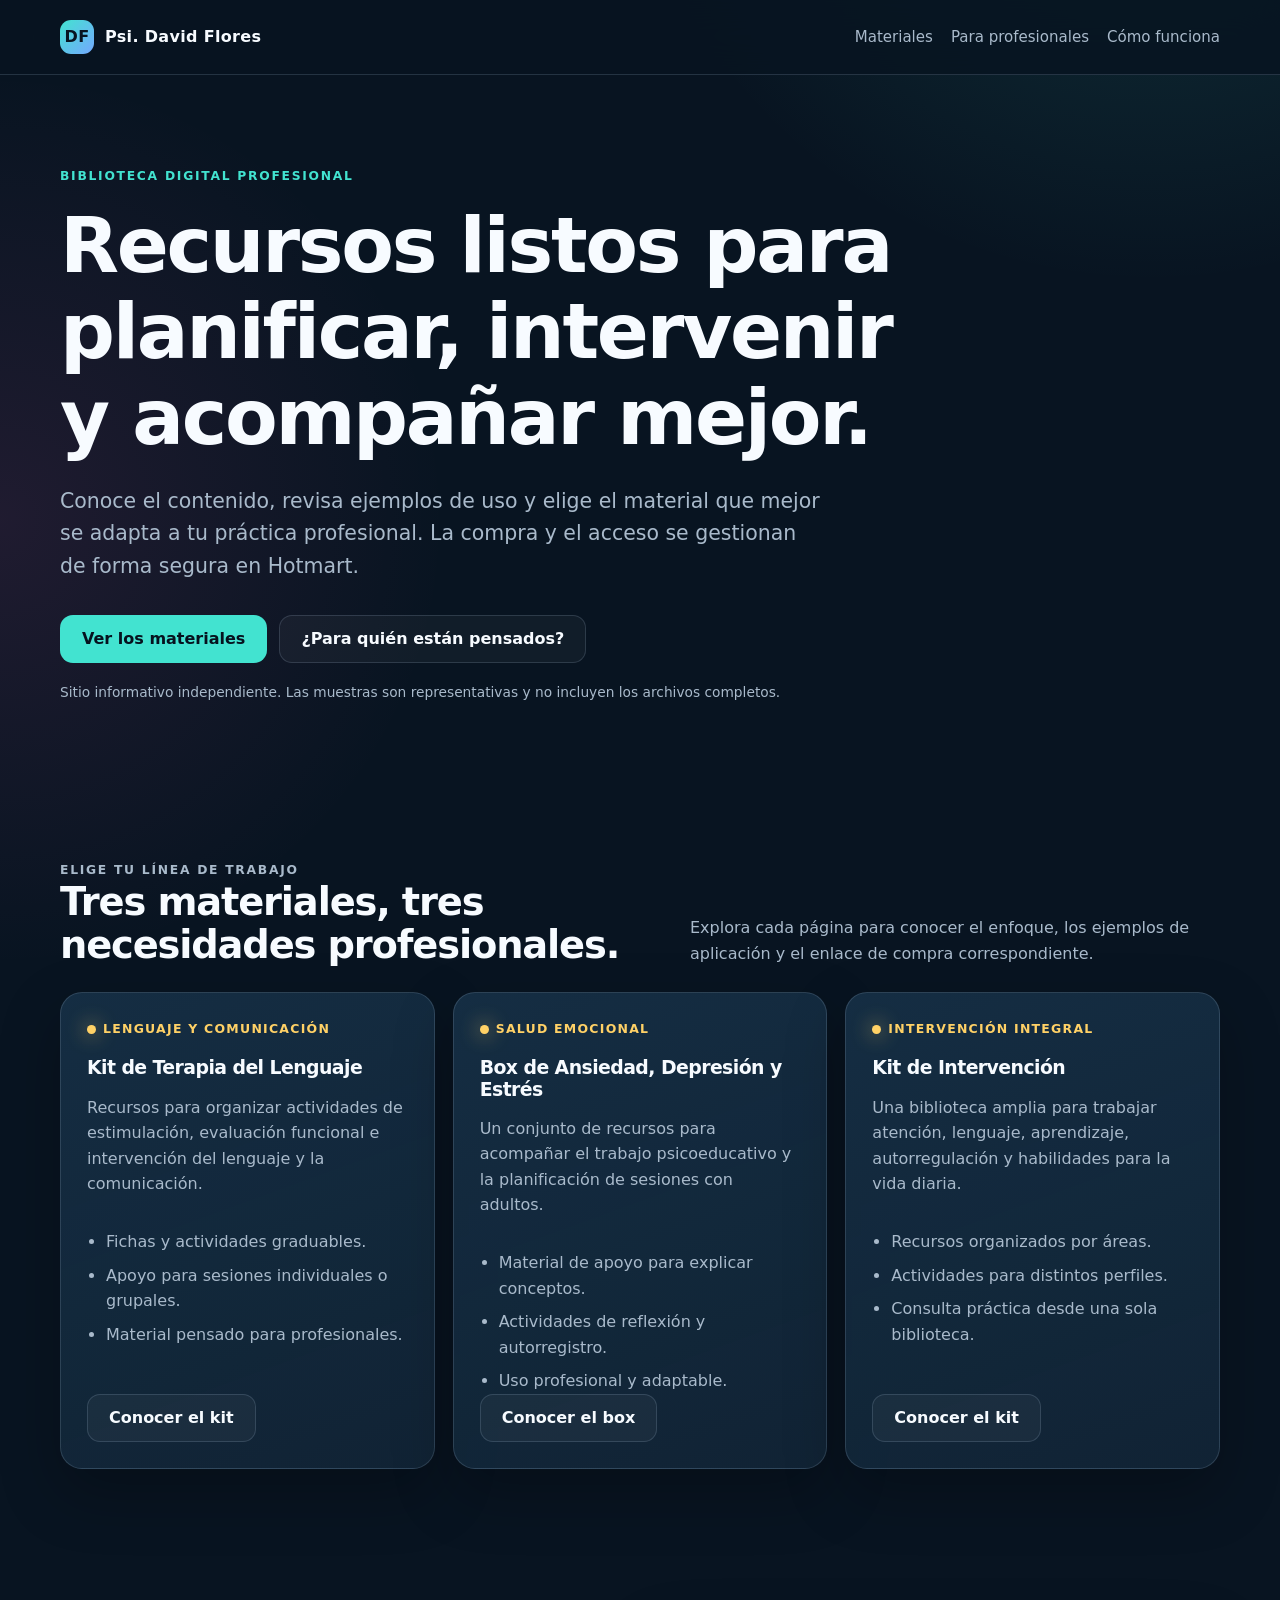
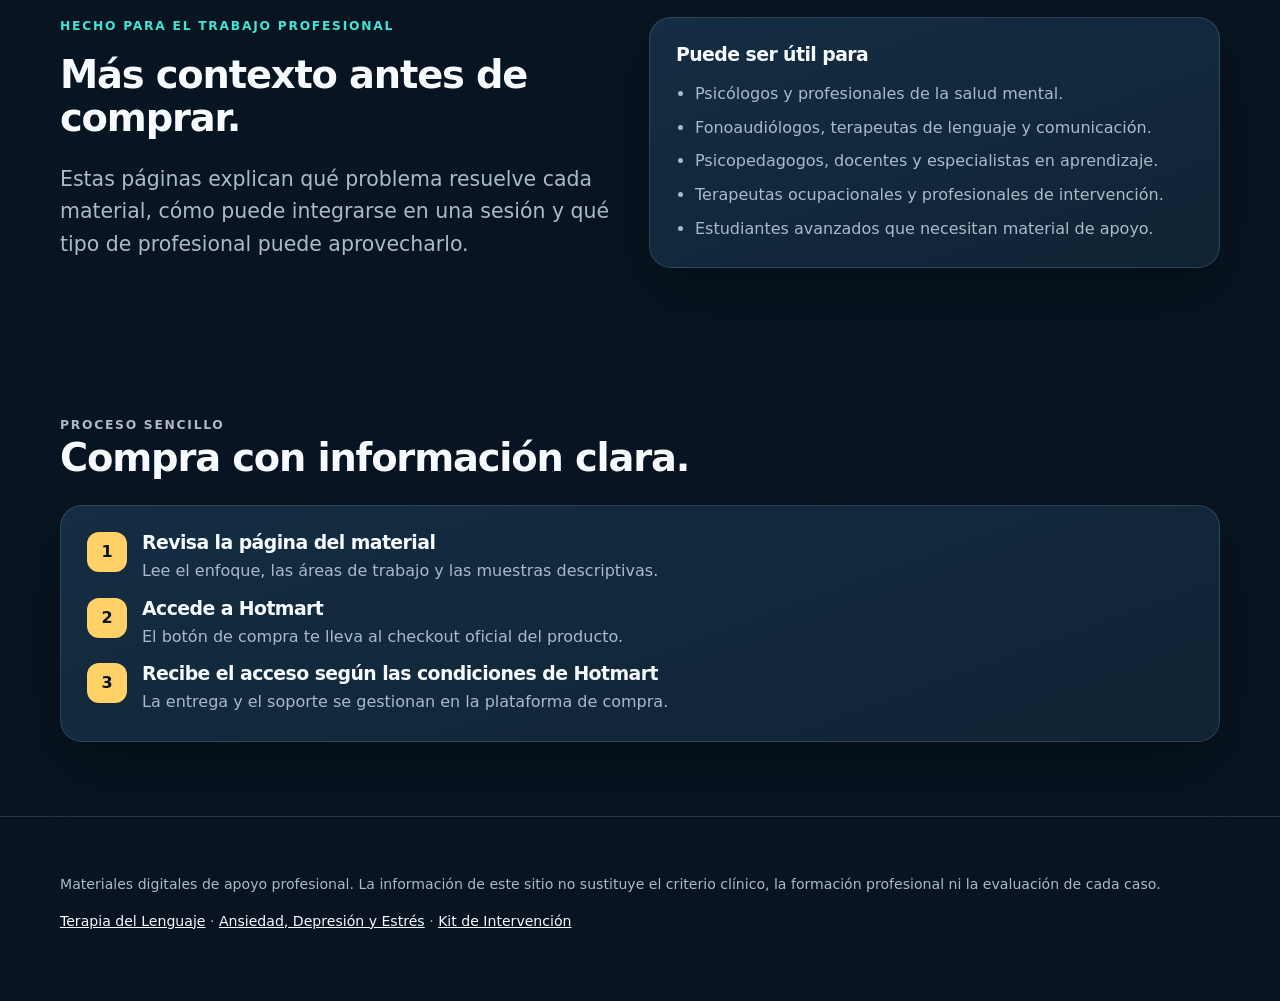
==== index.html @ b355e104 "Crear paginas informativas independientes para kits profesionales" ====
<!doctype html>
<html lang="es">
<head>
  <meta charset="utf-8">
  <meta name="viewport" content="width=device-width, initial-scale=1">
  <meta name="description" content="Materiales digitales para profesionales de psicología, educación, lenguaje e intervención.">
  <title>Materiales profesionales | Psi. David Flores</title>
  <link rel="stylesheet" href="styles.css">
</head>
<body>
  <header class="topbar">
    <div class="wrap topbar-inner">
      <a class="brand" href="index.html"><span class="brand-mark">DF</span><span>Psi. David Flores</span></a>
      <nav aria-label="Navegación principal"><a href="#materiales">Materiales</a><a href="#criterio">Para profesionales</a><a href="#proceso">Cómo funciona</a></nav>
    </div>
  </header>

  <main>
    <section class="hero">
      <div class="wrap">
        <p class="eyebrow">Biblioteca digital profesional</p>
        <h1>Recursos listos para planificar, intervenir y acompañar mejor.</h1>
        <p class="lead">Conoce el contenido, revisa ejemplos de uso y elige el material que mejor se adapta a tu práctica profesional. La compra y el acceso se gestionan de forma segura en Hotmart.</p>
        <div class="actions"><a class="button button-primary" href="#materiales">Ver los materiales</a><a class="button button-secondary" href="#criterio">¿Para quién están pensados?</a></div>
        <p class="hero-note">Sitio informativo independiente. Las muestras son representativas y no incluyen los archivos completos.</p>
      </div>
    </section>

    <section class="section" id="materiales">
      <div class="wrap">
        <div class="section-head"><div><p class="eyebrow">Elige tu línea de trabajo</p><h2>Tres materiales, tres necesidades profesionales.</h2></div><p>Explora cada página para conocer el enfoque, los ejemplos de aplicación y el enlace de compra correspondiente.</p></div>
        <div class="grid">
          <article class="card product-card"><span class="tag">Lenguaje y comunicación</span><h3>Kit de Terapia del Lenguaje</h3><p>Recursos para organizar actividades de estimulación, evaluación funcional e intervención del lenguaje y la comunicación.</p><ul><li>Fichas y actividades graduables.</li><li>Apoyo para sesiones individuales o grupales.</li><li>Material pensado para profesionales.</li></ul><a class="button button-secondary" href="kit-terapia-lenguaje.html">Conocer el kit</a></article>
          <article class="card product-card"><span class="tag">Salud emocional</span><h3>Box de Ansiedad, Depresión y Estrés</h3><p>Un conjunto de recursos para acompañar el trabajo psicoeducativo y la planificación de sesiones con adultos.</p><ul><li>Material de apoyo para explicar conceptos.</li><li>Actividades de reflexión y autorregistro.</li><li>Uso profesional y adaptable.</li></ul><a class="button button-secondary" href="box-ansiedad-estres.html">Conocer el box</a></article>
          <article class="card product-card"><span class="tag">Intervención integral</span><h3>Kit de Intervención</h3><p>Una biblioteca amplia para trabajar atención, lenguaje, aprendizaje, autorregulación y habilidades para la vida diaria.</p><ul><li>Recursos organizados por áreas.</li><li>Actividades para distintos perfiles.</li><li>Consulta práctica desde una sola biblioteca.</li></ul><a class="button button-secondary" href="kit-intervencion.html">Conocer el kit</a></article>
        </div>
      </div>
    </section>

    <section class="section" id="criterio">
      <div class="wrap grid grid-2">
        <div><p class="eyebrow">Hecho para el trabajo profesional</p><h2>Más contexto antes de comprar.</h2><p class="lead">Estas páginas explican qué problema resuelve cada material, cómo puede integrarse en una sesión y qué tipo de profesional puede aprovecharlo.</p></div>
        <div class="card"><h3>Puede ser útil para</h3><ul><li>Psicólogos y profesionales de la salud mental.</li><li>Fonoaudiólogos, terapeutas de lenguaje y comunicación.</li><li>Psicopedagogos, docentes y especialistas en aprendizaje.</li><li>Terapeutas ocupacionales y profesionales de intervención.</li><li>Estudiantes avanzados que necesitan material de apoyo.</li></ul></div>
      </div>
    </section>

    <section class="section" id="proceso">
      <div class="wrap">
        <div class="section-head"><div><p class="eyebrow">Proceso sencillo</p><h2>Compra con información clara.</h2></div></div>
        <div class="card steps"><div class="step"><div><h3>Revisa la página del material</h3><p>Lee el enfoque, las áreas de trabajo y las muestras descriptivas.</p></div></div><div class="step"><div><h3>Accede a Hotmart</h3><p>El botón de compra te lleva al checkout oficial del producto.</p></div></div><div class="step"><div><h3>Recibe el acceso según las condiciones de Hotmart</h3><p>La entrega y el soporte se gestionan en la plataforma de compra.</p></div></div></div>
      </div>
    </section>
  </main>

  <footer><div class="wrap"><p>Materiales digitales de apoyo profesional. La información de este sitio no sustituye el criterio clínico, la formación profesional ni la evaluación de cada caso.</p><p><a href="kit-terapia-lenguaje.html">Terapia del Lenguaje</a> · <a href="box-ansiedad-estres.html">Ansiedad, Depresión y Estrés</a> · <a href="kit-intervencion.html">Kit de Intervención</a></p></div></footer>
</body>
</html>
---- styles.css ----
:root {
  --ink: #f7fbff;
  --muted: #a9bacb;
  --bg: #081421;
  --bg-soft: #0e2031;
  --card: rgba(18, 38, 56, .86);
  --line: rgba(190, 219, 239, .16);
  --turquoise: #42e3d0;
  --magenta: #f15bb5;
  --yellow: #ffd166;
  --orange: #ff9566;
  --blue: #74a8ff;
  --shadow: 0 24px 60px rgba(0, 0, 0, .25);
}

* { box-sizing: border-box; }
html { scroll-behavior: smooth; }
body {
  margin: 0;
  color: var(--ink);
  background:
    radial-gradient(circle at 90% -10%, rgba(66, 227, 208, .16), transparent 34rem),
    radial-gradient(circle at 0% 20%, rgba(241, 91, 181, .1), transparent 28rem),
    var(--bg);
  font-family: Inter, ui-sans-serif, system-ui, -apple-system, BlinkMacSystemFont, "Segoe UI", sans-serif;
  line-height: 1.6;
}

a { color: inherit; }
.wrap { width: min(1160px, calc(100% - 40px)); margin: 0 auto; }
.topbar {
  position: sticky;
  top: 0;
  z-index: 5;
  border-bottom: 1px solid var(--line);
  background: rgba(8, 20, 33, .86);
  backdrop-filter: blur(18px);
}
.topbar-inner { display: flex; justify-content: space-between; align-items: center; gap: 20px; min-height: 74px; }
.brand { display: inline-flex; gap: 11px; align-items: center; text-decoration: none; font-weight: 800; letter-spacing: .02em; }
.brand-mark { display: grid; place-items: center; width: 34px; height: 34px; border-radius: 11px; color: var(--bg); background: linear-gradient(135deg, var(--turquoise), var(--blue)); }
nav { display: flex; flex-wrap: wrap; gap: 8px 18px; color: var(--muted); font-size: .94rem; }
nav a { text-decoration: none; }
nav a:hover { color: var(--ink); }

.hero { padding: 92px 0 70px; }
.eyebrow { margin: 0 0 16px; color: var(--turquoise); text-transform: uppercase; letter-spacing: .14em; font-size: .77rem; font-weight: 800; }
h1, h2, h3 { margin: 0; line-height: 1.12; letter-spacing: -.03em; }
h1 { max-width: 900px; font-size: clamp(2.5rem, 6vw, 5.3rem); }
h2 { font-size: clamp(1.8rem, 3vw, 2.7rem); }
h3 { font-size: 1.18rem; }
.lead { max-width: 760px; margin: 24px 0 0; color: var(--muted); font-size: clamp(1.06rem, 2vw, 1.28rem); }
.actions { display: flex; flex-wrap: wrap; gap: 12px; margin-top: 32px; }
.button { display: inline-flex; align-items: center; justify-content: center; min-height: 48px; padding: 0 21px; border: 1px solid transparent; border-radius: 13px; font-weight: 800; text-decoration: none; transition: transform .2s ease, filter .2s ease, background .2s ease; }
.button:hover { transform: translateY(-2px); filter: brightness(1.06); }
.button-primary { color: #06121e; background: var(--turquoise); }
.button-secondary { border-color: var(--line); color: var(--ink); background: rgba(255,255,255,.04); }
.hero-note { margin-top: 18px; color: var(--muted); font-size: .86rem; }

.section { padding: 74px 0; }
.section-head { display: flex; justify-content: space-between; align-items: end; gap: 24px; margin-bottom: 26px; }
.section-head p { max-width: 530px; margin: 0; color: var(--muted); }
.grid { display: grid; grid-template-columns: repeat(3, 1fr); gap: 18px; }
.grid-2 { grid-template-columns: repeat(2, 1fr); }
.card { padding: 26px; border: 1px solid var(--line); border-radius: 22px; background: linear-gradient(160deg, rgba(22, 47, 69, .94), var(--card)); box-shadow: var(--shadow); }
.card p { color: var(--muted); }
.card ul { margin: 16px 0 0; padding-left: 19px; color: var(--muted); }
.card li + li { margin-top: 8px; }
.product-card { display: flex; flex-direction: column; min-height: 100%; }
.product-card .button { margin-top: auto; align-self: start; }
.tag { display: inline-flex; align-items: center; gap: 7px; margin-bottom: 18px; color: var(--yellow); font-size: .78rem; font-weight: 800; text-transform: uppercase; letter-spacing: .1em; }
.tag::before { content: ""; width: 9px; height: 9px; border-radius: 50%; background: currentColor; box-shadow: 0 0 20px currentColor; }

.sample { min-height: 230px; overflow: hidden; position: relative; border: 1px solid var(--line); border-radius: 18px; background: #f7fafb; color: #17202a; }
.sample::before { content: "MUESTRA"; position: absolute; top: 14px; right: -33px; padding: 4px 36px; transform: rotate(35deg); color: rgba(8, 20, 33, .56); background: rgba(255, 209, 102, .8); font-size: .65rem; font-weight: 900; letter-spacing: .1em; }
.sample-head { padding: 17px 18px; color: #fff; background: linear-gradient(135deg, #166b77, #233b6e); font-weight: 800; }
.sample-body { padding: 18px; }
.sample-lines { display: grid; gap: 9px; margin-top: 15px; }
.sample-lines span { display: block; height: 11px; border-radius: 99px; background: #dce8eb; }
.sample-lines span:nth-child(2) { width: 76%; }
.sample-lines span:nth-child(3) { width: 88%; }
.sample-pills { display: flex; flex-wrap: wrap; gap: 8px; margin-top: 13px; }
.sample-pills span { padding: 6px 9px; border-radius: 8px; color: #164554; background: #d7f4ed; font-size: .75rem; font-weight: 700; }
.sample-note { margin: 15px 0 0; color: #6a7a83; font-size: .78rem; }
.quote { padding: 30px; border-left: 3px solid var(--magenta); border-radius: 0 20px 20px 0; background: rgba(241, 91, 181, .08); color: var(--ink); font-size: 1.2rem; }
.steps { counter-reset: steps; display: grid; gap: 14px; }
.step { display: grid; grid-template-columns: 40px 1fr; gap: 15px; align-items: start; }
.step::before { counter-increment: steps; content: counter(steps); display: grid; place-items: center; width: 40px; height: 40px; border-radius: 12px; color: var(--bg); background: var(--yellow); font-weight: 900; }
.step p { margin: 5px 0 0; color: var(--muted); }
.cta { padding: 48px; border: 1px solid rgba(66,227,208,.35); border-radius: 28px; background: linear-gradient(135deg, rgba(66,227,208,.16), rgba(116,168,255,.1)); }
.notice { margin-top: 28px; padding: 17px 19px; border: 1px solid rgba(255, 209, 102, .25); border-radius: 14px; color: #e7d9a2; background: rgba(255, 209, 102, .07); font-size: .89rem; }
footer { padding: 42px 0 55px; border-top: 1px solid var(--line); color: var(--muted); font-size: .88rem; }
footer a { color: var(--ink); }
.accent-turquoise { color: var(--turquoise); }
.accent-magenta { color: var(--magenta); }
.accent-orange { color: var(--orange); }
.accent-blue { color: var(--blue); }

@media (max-width: 820px) {
  .topbar-inner { align-items: flex-start; flex-direction: column; padding: 16px 0; }
  .grid, .grid-2 { grid-template-columns: 1fr; }
  .hero { padding-top: 66px; }
  .section-head { align-items: start; flex-direction: column; }
  .cta { padding: 30px 24px; }
}

@media (max-width: 520px) {
  .wrap { width: min(100% - 28px, 1160px); }
  h1 { font-size: 2.55rem; }
  .button { width: 100%; }
  .actions { flex-direction: column; }
}
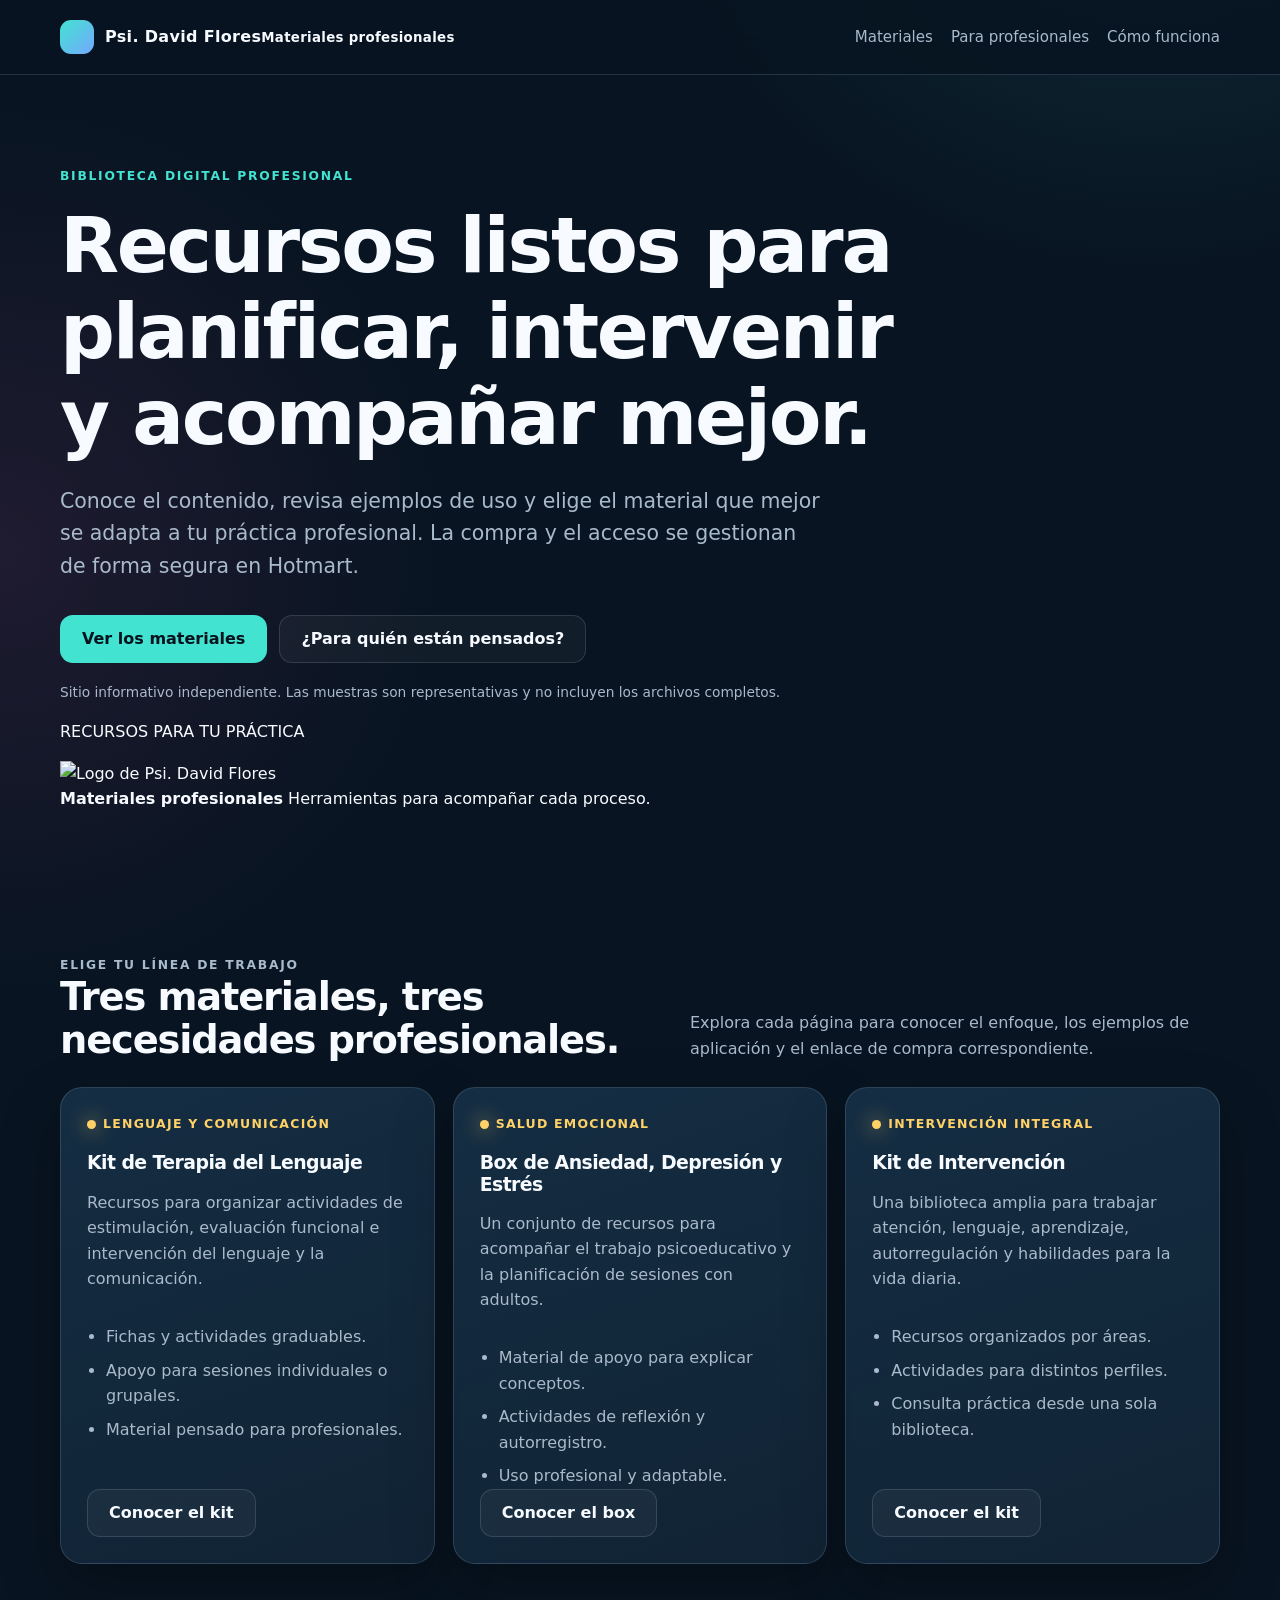
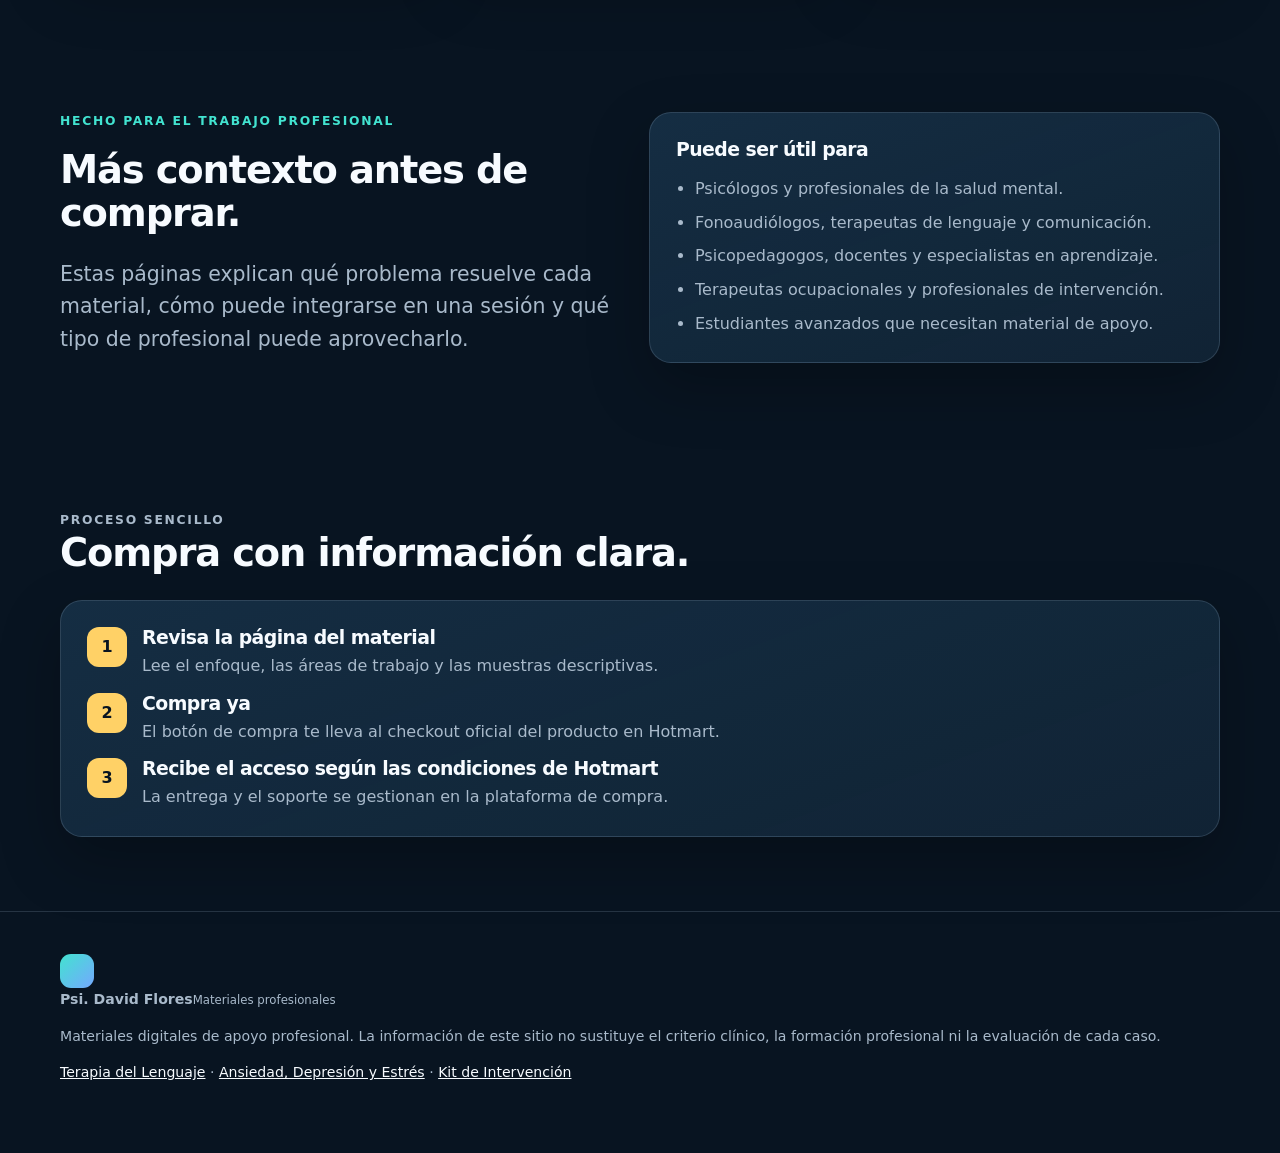
==== commit 978fb96e: "Agregar identidad de marca y CTAs de compra" ====
--- a/index.html
+++ b/index.html
@@ -5,24 +5,33 @@
   <meta name="viewport" content="width=device-width, initial-scale=1">
   <meta name="description" content="Materiales digitales para profesionales de psicología, educación, lenguaje e intervención.">
   <title>Materiales profesionales | Psi. David Flores</title>
+  <link rel="icon" type="image/jpeg" href="assets/brand-logo.jpg">
   <link rel="stylesheet" href="styles.css">
 </head>
 <body>
   <header class="topbar">
     <div class="wrap topbar-inner">
-      <a class="brand" href="index.html"><span class="brand-mark">DF</span><span>Psi. David Flores</span></a>
+      <a class="brand" href="index.html" aria-label="Psi. David Flores, inicio"><span class="brand-mark"><img src="assets/brand-logo.jpg" alt=""></span><span class="brand-copy"><strong>Psi. David Flores</strong><small>Materiales profesionales</small></span></a>
       <nav aria-label="Navegación principal"><a href="#materiales">Materiales</a><a href="#criterio">Para profesionales</a><a href="#proceso">Cómo funciona</a></nav>
     </div>
   </header>
 
   <main>
     <section class="hero">
-      <div class="wrap">
-        <p class="eyebrow">Biblioteca digital profesional</p>
-        <h1>Recursos listos para planificar, intervenir y acompañar mejor.</h1>
-        <p class="lead">Conoce el contenido, revisa ejemplos de uso y elige el material que mejor se adapta a tu práctica profesional. La compra y el acceso se gestionan de forma segura en Hotmart.</p>
-        <div class="actions"><a class="button button-primary" href="#materiales">Ver los materiales</a><a class="button button-secondary" href="#criterio">¿Para quién están pensados?</a></div>
-        <p class="hero-note">Sitio informativo independiente. Las muestras son representativas y no incluyen los archivos completos.</p>
+      <div class="wrap hero-layout">
+        <div class="hero-copy">
+          <p class="eyebrow">Biblioteca digital profesional</p>
+          <h1>Recursos listos para planificar, intervenir y acompañar mejor.</h1>
+          <p class="lead">Conoce el contenido, revisa ejemplos de uso y elige el material que mejor se adapta a tu práctica profesional. La compra y el acceso se gestionan de forma segura en Hotmart.</p>
+          <div class="actions"><a class="button button-primary" href="#materiales">Ver los materiales</a><a class="button button-secondary" href="#criterio">¿Para quién están pensados?</a></div>
+          <p class="hero-note">Sitio informativo independiente. Las muestras son representativas y no incluyen los archivos completos.</p>
+        </div>
+        <aside class="brand-showcase" aria-label="Identidad de Psi. David Flores">
+          <p class="showcase-kicker">RECURSOS PARA TU PRÁCTICA</p>
+          <div class="showcase-logo"><img src="assets/brand-logo.jpg" alt="Logo de Psi. David Flores"></div>
+          <strong>Materiales profesionales</strong>
+          <span>Herramientas para acompañar cada proceso.</span>
+        </aside>
       </div>
     </section>
 
@@ -47,11 +56,12 @@
     <section class="section" id="proceso">
       <div class="wrap">
         <div class="section-head"><div><p class="eyebrow">Proceso sencillo</p><h2>Compra con información clara.</h2></div></div>
-        <div class="card steps"><div class="step"><div><h3>Revisa la página del material</h3><p>Lee el enfoque, las áreas de trabajo y las muestras descriptivas.</p></div></div><div class="step"><div><h3>Accede a Hotmart</h3><p>El botón de compra te lleva al checkout oficial del producto.</p></div></div><div class="step"><div><h3>Recibe el acceso según las condiciones de Hotmart</h3><p>La entrega y el soporte se gestionan en la plataforma de compra.</p></div></div></div>
+        <div class="card steps"><div class="step"><div><h3>Revisa la página del material</h3><p>Lee el enfoque, las áreas de trabajo y las muestras descriptivas.</p></div></div><div class="step"><div><h3>Compra ya</h3><p>El botón de compra te lleva al checkout oficial del producto en Hotmart.</p></div></div><div class="step"><div><h3>Recibe el acceso según las condiciones de Hotmart</h3><p>La entrega y el soporte se gestionan en la plataforma de compra.</p></div></div></div>
       </div>
     </section>
   </main>
 
-  <footer><div class="wrap"><p>Materiales digitales de apoyo profesional. La información de este sitio no sustituye el criterio clínico, la formación profesional ni la evaluación de cada caso.</p><p><a href="kit-terapia-lenguaje.html">Terapia del Lenguaje</a> · <a href="box-ansiedad-estres.html">Ansiedad, Depresión y Estrés</a> · <a href="kit-intervencion.html">Kit de Intervención</a></p></div></footer>
+  <footer><div class="wrap footer-inner"><div class="footer-brand"><span class="brand-mark small-mark"><img src="assets/brand-logo.jpg" alt=""></span><span class="brand-copy"><strong>Psi. David Flores</strong><small>Materiales profesionales</small></span></div><div class="footer-copy"><p>Materiales digitales de apoyo profesional. La información de este sitio no sustituye el criterio clínico, la formación profesional ni la evaluación de cada caso.</p><p><a href="kit-terapia-lenguaje.html">Terapia del Lenguaje</a> · <a href="box-ansiedad-estres.html">Ansiedad, Depresión y Estrés</a> · <a href="kit-intervencion.html">Kit de Intervención</a></p></div></div></footer>
 </body>
 </html>
+
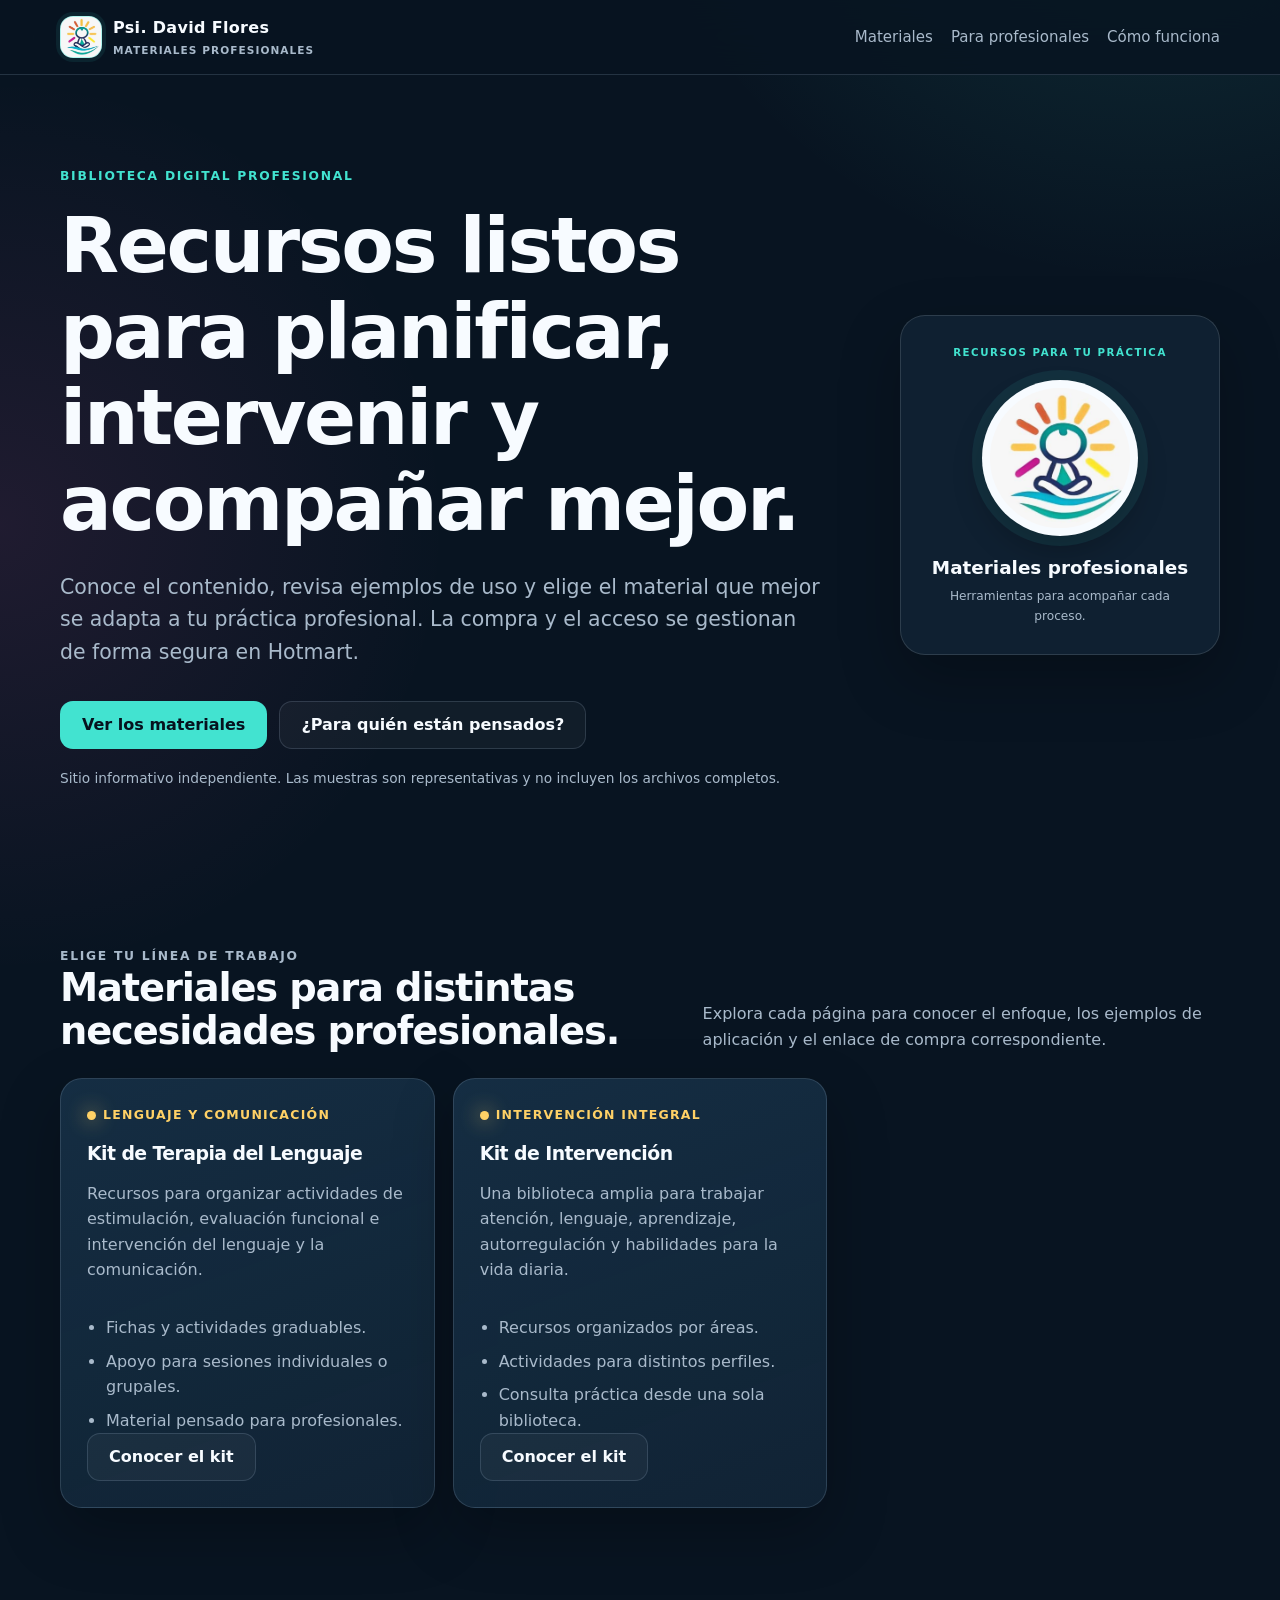
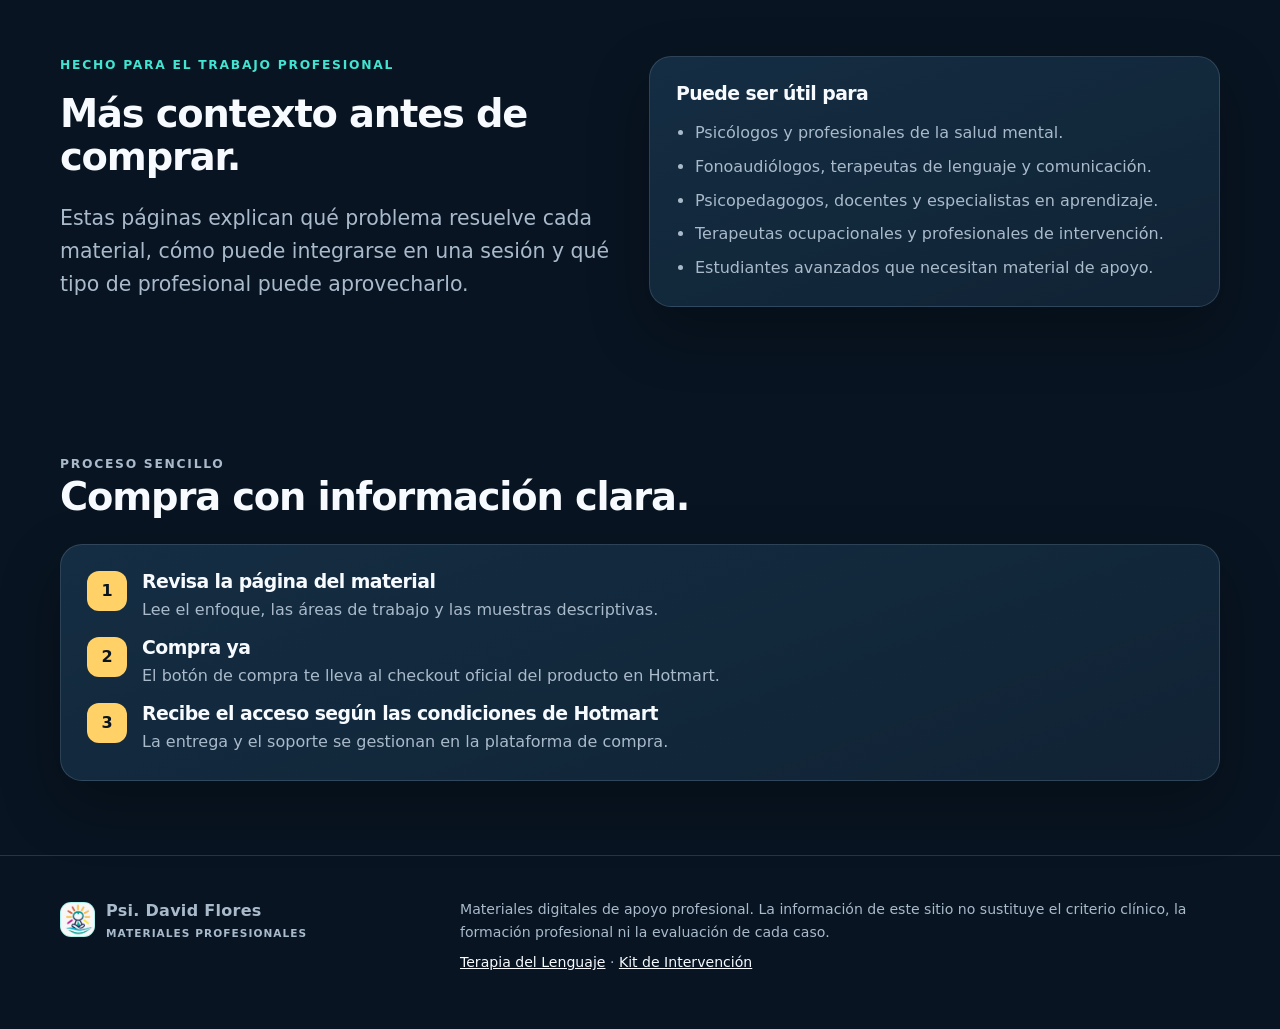
==== commit f73020a1: "Ocultar página pública del Box de Ansiedad" ====
--- a/index.html
+++ b/index.html
@@ -37,10 +37,9 @@
 
     <section class="section" id="materiales">
       <div class="wrap">
-        <div class="section-head"><div><p class="eyebrow">Elige tu línea de trabajo</p><h2>Tres materiales, tres necesidades profesionales.</h2></div><p>Explora cada página para conocer el enfoque, los ejemplos de aplicación y el enlace de compra correspondiente.</p></div>
+        <div class="section-head"><div><p class="eyebrow">Elige tu línea de trabajo</p><h2>Materiales para distintas necesidades profesionales.</h2></div><p>Explora cada página para conocer el enfoque, los ejemplos de aplicación y el enlace de compra correspondiente.</p></div>
         <div class="grid">
           <article class="card product-card"><span class="tag">Lenguaje y comunicación</span><h3>Kit de Terapia del Lenguaje</h3><p>Recursos para organizar actividades de estimulación, evaluación funcional e intervención del lenguaje y la comunicación.</p><ul><li>Fichas y actividades graduables.</li><li>Apoyo para sesiones individuales o grupales.</li><li>Material pensado para profesionales.</li></ul><a class="button button-secondary" href="kit-terapia-lenguaje.html">Conocer el kit</a></article>
-          <article class="card product-card"><span class="tag">Salud emocional</span><h3>Box de Ansiedad, Depresión y Estrés</h3><p>Un conjunto de recursos para acompañar el trabajo psicoeducativo y la planificación de sesiones con adultos.</p><ul><li>Material de apoyo para explicar conceptos.</li><li>Actividades de reflexión y autorregistro.</li><li>Uso profesional y adaptable.</li></ul><a class="button button-secondary" href="box-ansiedad-estres.html">Conocer el box</a></article>
           <article class="card product-card"><span class="tag">Intervención integral</span><h3>Kit de Intervención</h3><p>Una biblioteca amplia para trabajar atención, lenguaje, aprendizaje, autorregulación y habilidades para la vida diaria.</p><ul><li>Recursos organizados por áreas.</li><li>Actividades para distintos perfiles.</li><li>Consulta práctica desde una sola biblioteca.</li></ul><a class="button button-secondary" href="kit-intervencion.html">Conocer el kit</a></article>
         </div>
       </div>
@@ -61,7 +60,7 @@
     </section>
   </main>
 
-  <footer><div class="wrap footer-inner"><div class="footer-brand"><span class="brand-mark small-mark"><img src="assets/brand-logo.jpg" alt=""></span><span class="brand-copy"><strong>Psi. David Flores</strong><small>Materiales profesionales</small></span></div><div class="footer-copy"><p>Materiales digitales de apoyo profesional. La información de este sitio no sustituye el criterio clínico, la formación profesional ni la evaluación de cada caso.</p><p><a href="kit-terapia-lenguaje.html">Terapia del Lenguaje</a> · <a href="box-ansiedad-estres.html">Ansiedad, Depresión y Estrés</a> · <a href="kit-intervencion.html">Kit de Intervención</a></p></div></div></footer>
+  <footer><div class="wrap footer-inner"><div class="footer-brand"><span class="brand-mark small-mark"><img src="assets/brand-logo.jpg" alt=""></span><span class="brand-copy"><strong>Psi. David Flores</strong><small>Materiales profesionales</small></span></div><div class="footer-copy"><p>Materiales digitales de apoyo profesional. La información de este sitio no sustituye el criterio clínico, la formación profesional ni la evaluación de cada caso.</p><p><a href="kit-terapia-lenguaje.html">Terapia del Lenguaje</a> · <a href="kit-intervencion.html">Kit de Intervención</a></p></div></div></footer>
 </body>
 </html>
 
--- a/styles.css
+++ b/styles.css
@@ -37,13 +37,24 @@
   backdrop-filter: blur(18px);
 }
 .topbar-inner { display: flex; justify-content: space-between; align-items: center; gap: 20px; min-height: 74px; }
-.brand { display: inline-flex; gap: 11px; align-items: center; text-decoration: none; font-weight: 800; letter-spacing: .02em; }
-.brand-mark { display: grid; place-items: center; width: 34px; height: 34px; border-radius: 11px; color: var(--bg); background: linear-gradient(135deg, var(--turquoise), var(--blue)); }
+.brand, .footer-brand { display: inline-flex; gap: 11px; align-items: center; text-decoration: none; font-weight: 800; letter-spacing: .02em; }
+.brand-mark { display: grid; place-items: center; width: 42px; height: 42px; overflow: hidden; border: 1px solid rgba(66, 227, 208, .4); border-radius: 13px; background: #f7fbff; box-shadow: 0 0 0 4px rgba(66, 227, 208, .08); }
+.brand-mark img { display: block; width: 100%; height: 100%; object-fit: cover; }
+.brand-copy { display: grid; gap: 1px; }
+.brand-copy strong { font-size: 1rem; }
+.brand-copy small { color: var(--muted); font-size: .66rem; letter-spacing: .1em; text-transform: uppercase; }
 nav { display: flex; flex-wrap: wrap; gap: 8px 18px; color: var(--muted); font-size: .94rem; }
 nav a { text-decoration: none; }
 nav a:hover { color: var(--ink); }
 
 .hero { padding: 92px 0 70px; }
+.hero-layout { display: grid; grid-template-columns: minmax(0, 1fr) minmax(240px, 320px); align-items: center; gap: 54px; }
+.brand-showcase { display: grid; justify-items: center; padding: 28px 24px; border: 1px solid rgba(255, 255, 255, .13); border-radius: 25px; background: rgba(18, 38, 56, .72); box-shadow: var(--shadow); text-align: center; }
+.showcase-kicker { margin: 0; color: var(--turquoise); font-size: .64rem; font-weight: 800; letter-spacing: .15em; }
+.showcase-logo { width: 156px; height: 156px; margin: 20px 0 17px; padding: 8px; border-radius: 50%; background: #f7fbff; box-shadow: 0 0 0 10px rgba(66, 227, 208, .08), 0 15px 30px rgba(0, 0, 0, .24); }
+.showcase-logo img { width: 100%; height: 100%; border-radius: 50%; object-fit: cover; }
+.brand-showcase strong { font-size: 1.15rem; }
+.brand-showcase span:last-child { margin-top: 5px; color: var(--muted); font-size: .76rem; }
 .eyebrow { margin: 0 0 16px; color: var(--turquoise); text-transform: uppercase; letter-spacing: .14em; font-size: .77rem; font-weight: 800; }
 h1, h2, h3 { margin: 0; line-height: 1.12; letter-spacing: -.03em; }
 h1 { max-width: 900px; font-size: clamp(2.5rem, 6vw, 5.3rem); }
@@ -90,6 +101,12 @@
 .cta { padding: 48px; border: 1px solid rgba(66,227,208,.35); border-radius: 28px; background: linear-gradient(135deg, rgba(66,227,208,.16), rgba(116,168,255,.1)); }
 .notice { margin-top: 28px; padding: 17px 19px; border: 1px solid rgba(255, 209, 102, .25); border-radius: 14px; color: #e7d9a2; background: rgba(255, 209, 102, .07); font-size: .89rem; }
 footer { padding: 42px 0 55px; border-top: 1px solid var(--line); color: var(--muted); font-size: .88rem; }
+.footer-inner { display: flex; align-items: flex-start; justify-content: space-between; gap: 30px; }
+.small-mark { width: 35px; height: 35px; border-radius: 11px; box-shadow: none; }
+.footer-copy { max-width: 760px; }
+.footer-copy p { margin: 0; }
+.footer-copy p + p { margin-top: 8px; }
+.footer-copy a { color: var(--ink); }
 footer a { color: var(--ink); }
 .accent-turquoise { color: var(--turquoise); }
 .accent-magenta { color: var(--magenta); }
@@ -98,8 +115,11 @@
 
 @media (max-width: 820px) {
   .topbar-inner { align-items: flex-start; flex-direction: column; padding: 16px 0; }
+  .hero-layout { grid-template-columns: 1fr; gap: 34px; }
+  .brand-showcase { width: min(320px, 100%); justify-self: center; }
   .grid, .grid-2 { grid-template-columns: 1fr; }
   .hero { padding-top: 66px; }
+  .footer-inner { flex-direction: column; }
   .section-head { align-items: start; flex-direction: column; }
   .cta { padding: 30px 24px; }
 }
@@ -109,4 +129,7 @@
   h1 { font-size: 2.55rem; }
   .button { width: 100%; }
   .actions { flex-direction: column; }
+  .brand-showcase { padding: 24px 18px; }
+  .showcase-logo { width: 130px; height: 130px; }
 }
+
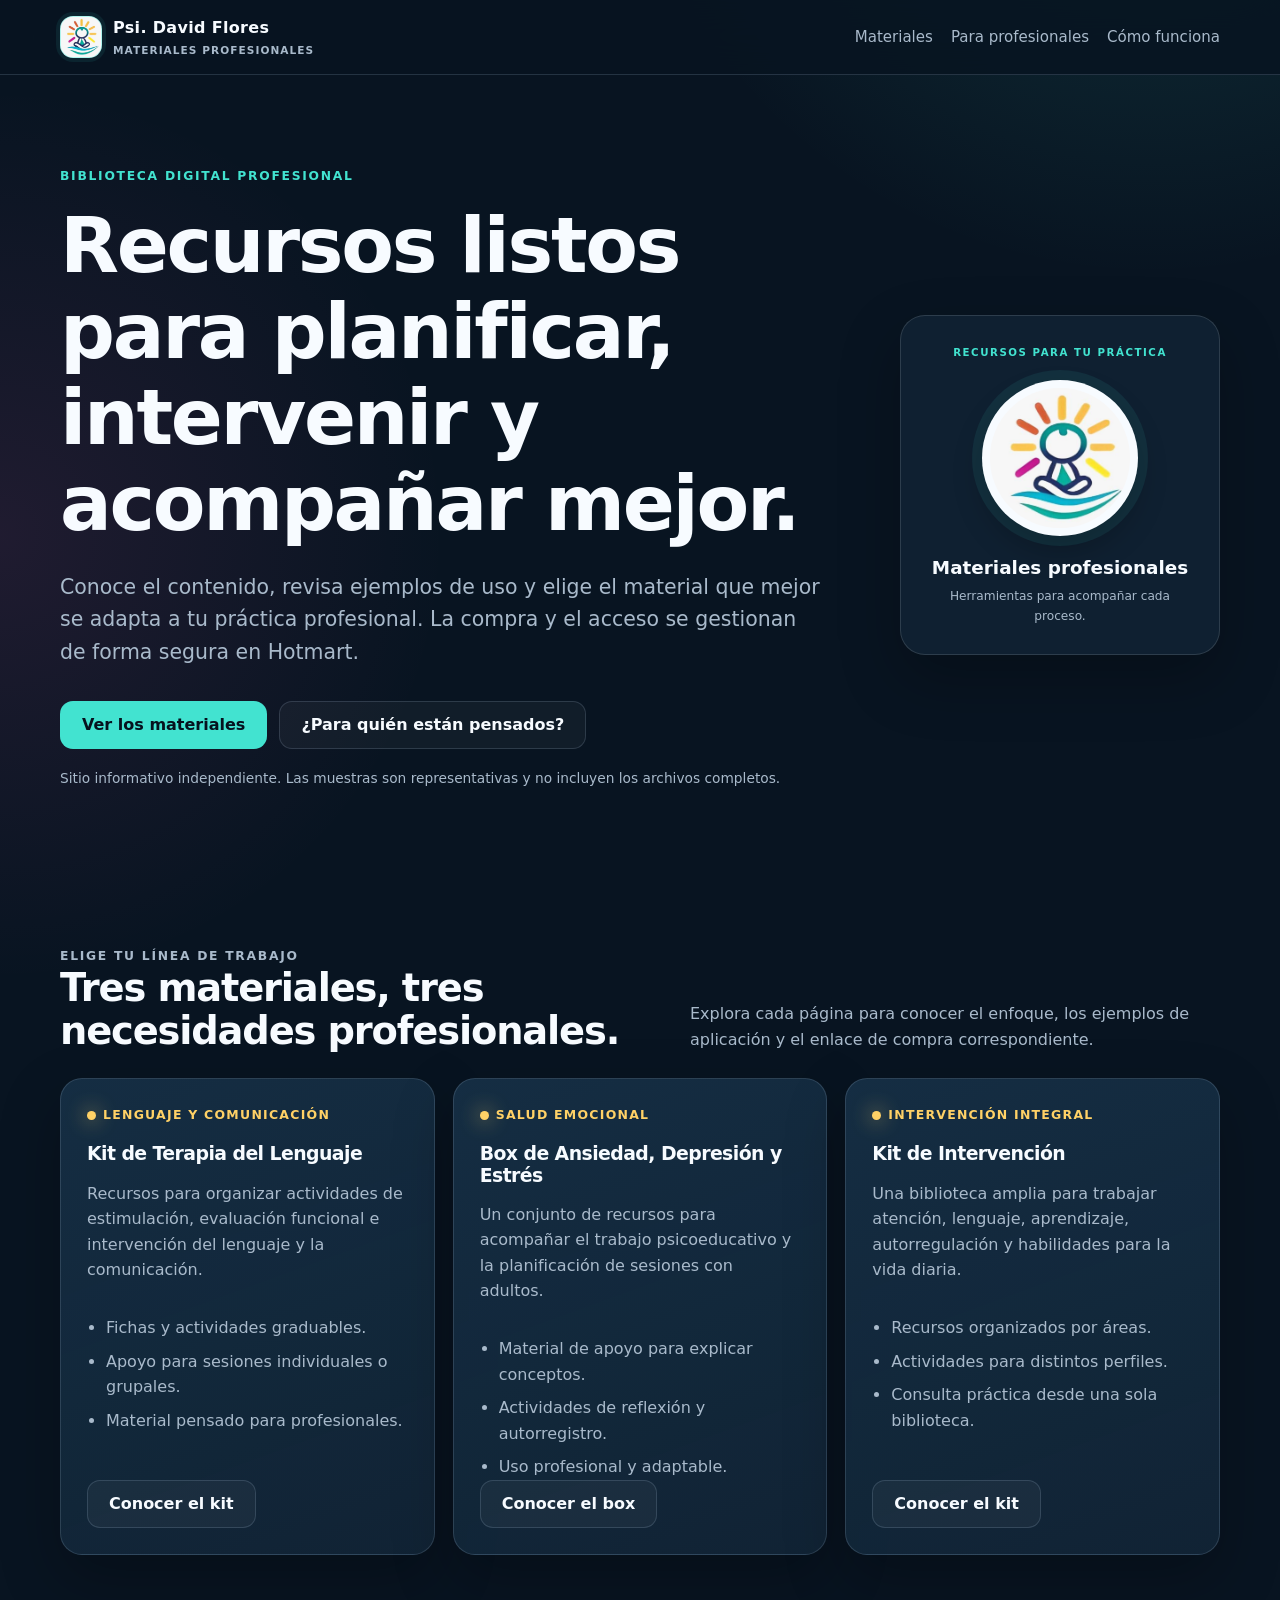
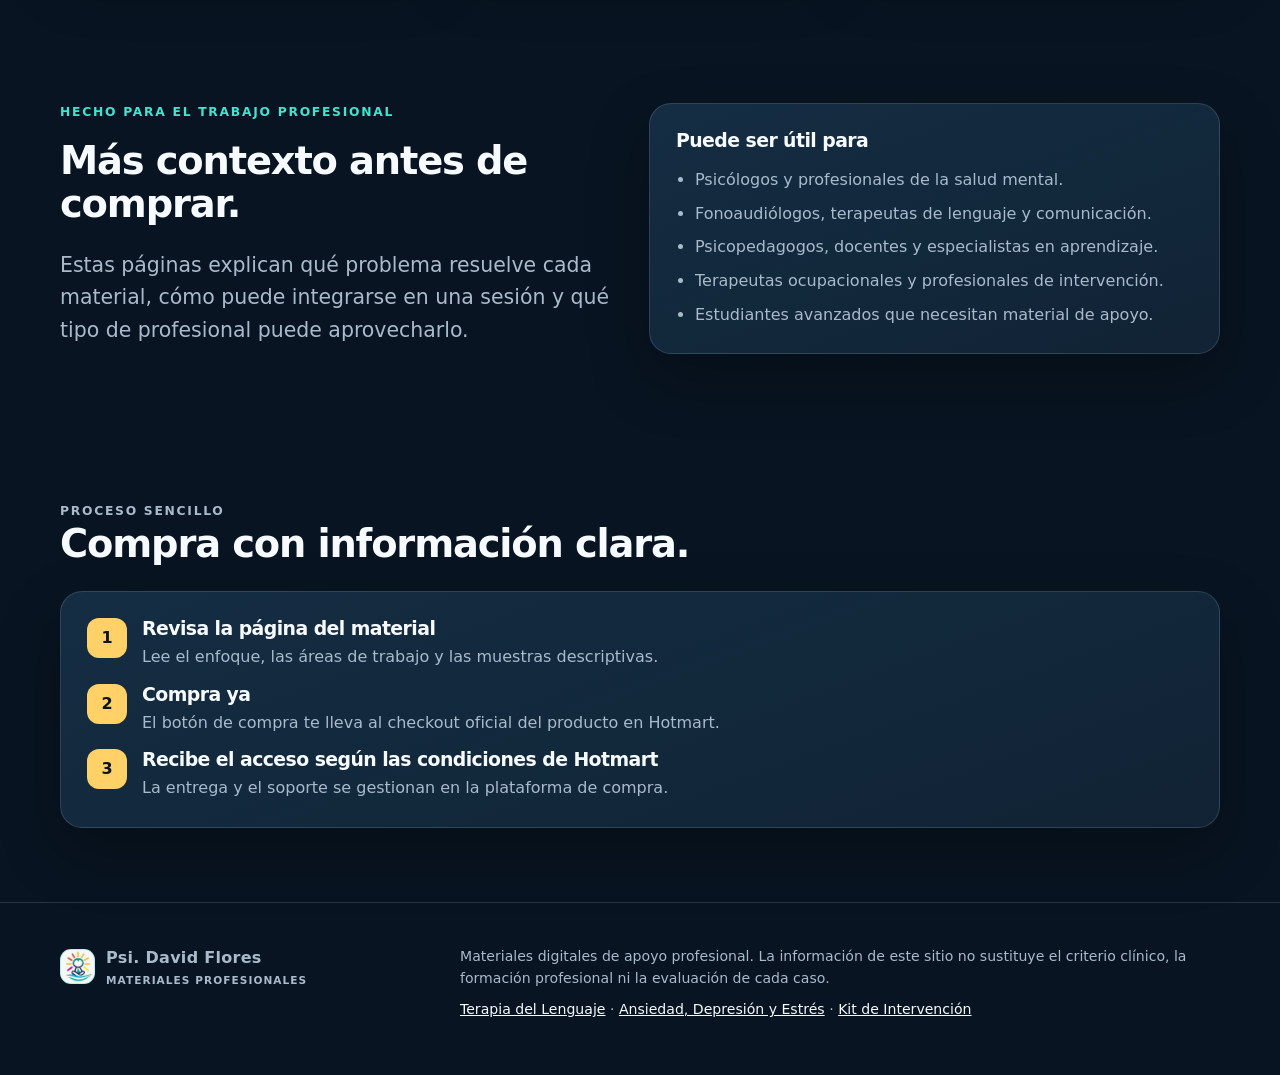
==== commit 77e1838a: "Restaurar página pública del Box de Ansiedad" ====
--- a/index.html
+++ b/index.html
@@ -37,9 +37,10 @@
 
     <section class="section" id="materiales">
       <div class="wrap">
-        <div class="section-head"><div><p class="eyebrow">Elige tu línea de trabajo</p><h2>Materiales para distintas necesidades profesionales.</h2></div><p>Explora cada página para conocer el enfoque, los ejemplos de aplicación y el enlace de compra correspondiente.</p></div>
+        <div class="section-head"><div><p class="eyebrow">Elige tu línea de trabajo</p><h2>Tres materiales, tres necesidades profesionales.</h2></div><p>Explora cada página para conocer el enfoque, los ejemplos de aplicación y el enlace de compra correspondiente.</p></div>
         <div class="grid">
           <article class="card product-card"><span class="tag">Lenguaje y comunicación</span><h3>Kit de Terapia del Lenguaje</h3><p>Recursos para organizar actividades de estimulación, evaluación funcional e intervención del lenguaje y la comunicación.</p><ul><li>Fichas y actividades graduables.</li><li>Apoyo para sesiones individuales o grupales.</li><li>Material pensado para profesionales.</li></ul><a class="button button-secondary" href="kit-terapia-lenguaje.html">Conocer el kit</a></article>
+          <article class="card product-card"><span class="tag">Salud emocional</span><h3>Box de Ansiedad, Depresión y Estrés</h3><p>Un conjunto de recursos para acompañar el trabajo psicoeducativo y la planificación de sesiones con adultos.</p><ul><li>Material de apoyo para explicar conceptos.</li><li>Actividades de reflexión y autorregistro.</li><li>Uso profesional y adaptable.</li></ul><a class="button button-secondary" href="box-ansiedad-estres.html">Conocer el box</a></article>
           <article class="card product-card"><span class="tag">Intervención integral</span><h3>Kit de Intervención</h3><p>Una biblioteca amplia para trabajar atención, lenguaje, aprendizaje, autorregulación y habilidades para la vida diaria.</p><ul><li>Recursos organizados por áreas.</li><li>Actividades para distintos perfiles.</li><li>Consulta práctica desde una sola biblioteca.</li></ul><a class="button button-secondary" href="kit-intervencion.html">Conocer el kit</a></article>
         </div>
       </div>
@@ -60,7 +61,7 @@
     </section>
   </main>
 
-  <footer><div class="wrap footer-inner"><div class="footer-brand"><span class="brand-mark small-mark"><img src="assets/brand-logo.jpg" alt=""></span><span class="brand-copy"><strong>Psi. David Flores</strong><small>Materiales profesionales</small></span></div><div class="footer-copy"><p>Materiales digitales de apoyo profesional. La información de este sitio no sustituye el criterio clínico, la formación profesional ni la evaluación de cada caso.</p><p><a href="kit-terapia-lenguaje.html">Terapia del Lenguaje</a> · <a href="kit-intervencion.html">Kit de Intervención</a></p></div></div></footer>
+  <footer><div class="wrap footer-inner"><div class="footer-brand"><span class="brand-mark small-mark"><img src="assets/brand-logo.jpg" alt=""></span><span class="brand-copy"><strong>Psi. David Flores</strong><small>Materiales profesionales</small></span></div><div class="footer-copy"><p>Materiales digitales de apoyo profesional. La información de este sitio no sustituye el criterio clínico, la formación profesional ni la evaluación de cada caso.</p><p><a href="kit-terapia-lenguaje.html">Terapia del Lenguaje</a> · <a href="box-ansiedad-estres.html">Ansiedad, Depresión y Estrés</a> · <a href="kit-intervencion.html">Kit de Intervención</a></p></div></div></footer>
 </body>
 </html>
 
